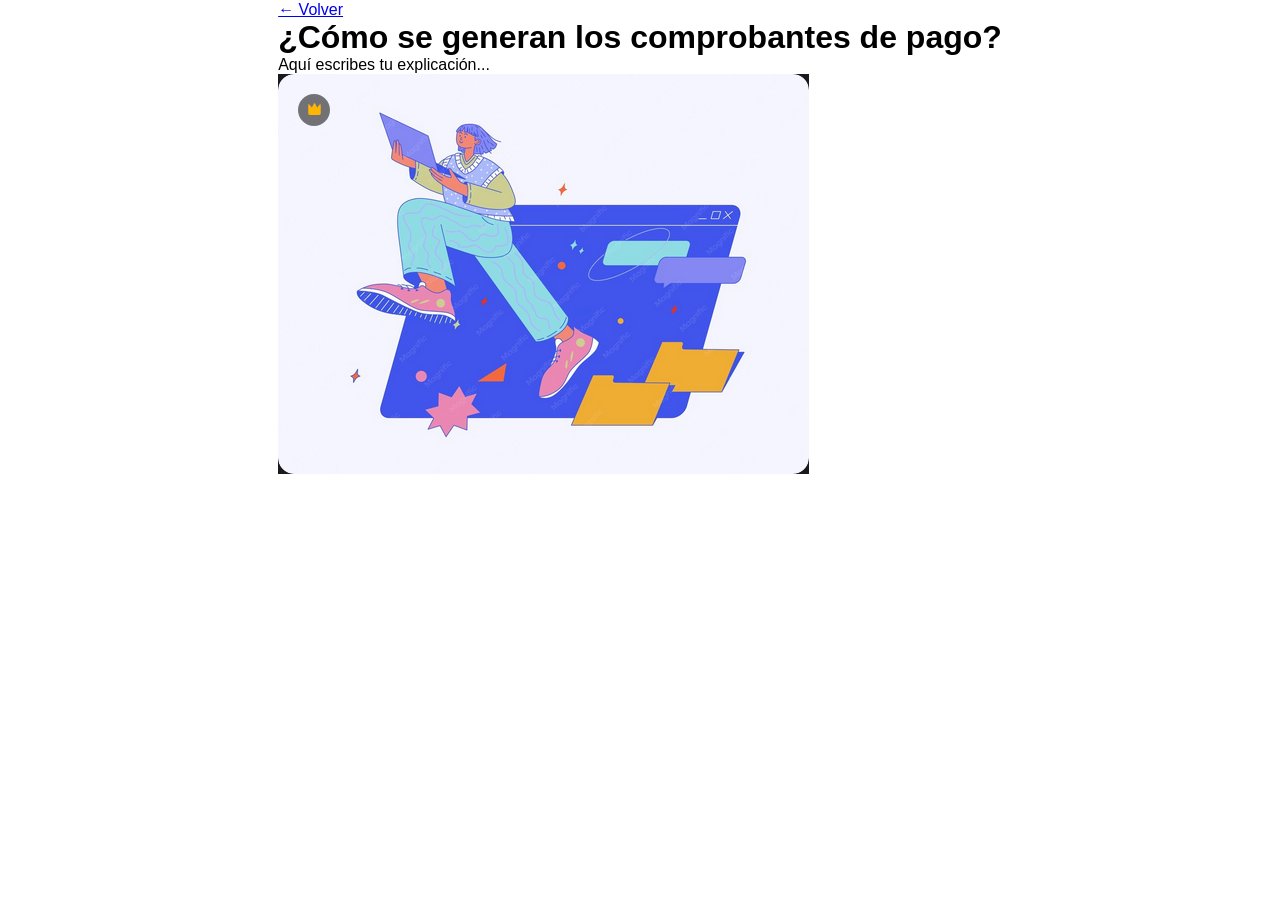
==== comprobantes.html @ a4501684 "primera version" ====
<!DOCTYPE html>
<html lang="es">
<head>
  <title>Comprobantes de pago</title>
  <link rel="stylesheet" href="style.css">
</head>
<body>

  <div class="Contenedor-principal">

    <a href="index.html">← Volver</a>

    <h1>¿Cómo se generan los comprobantes de pago?</h1>

    <p>Aquí escribes tu explicación...</p>

    <img src="img/23180.png" alt="Explicación">

  </div>

</body>
</html>
---- style.css ----
* {
    margin:0;
    padding: 0;
    box-sizing: border-box;
    font-family: 'Segoe UI', Tahoma, Geneva, Verdana, sans-serif;

}

body {
    min-height: 100dvh;
    display: flex;
    flex-direction: column;
    align-items: center;
    justify-content: flex-start;
    background-color: #cacaca(97.18% 4.48 252.55);
    font-family: 'Segoe UI', Tahoma, Geneva, Verdana, sans-serif;
    margin: 0;
}

/*este de la barra navegadora*/
nav {
    width: 100%;
    background-color: hsl(230, 17%, 93%);
    box-shadow: 2 8px rgba(0,0,0,0.15);
    padding: 2px 0;
    margin-bottom: 10px;
    position: sticky;
    top: 0;
    z-index: 1000;
    overflow: hidden;
}

/*espacio entre los textos de la barra*/

.nav-links {
    display: flex;
    list-style: none;
    gap: 36px; 
}

/*texto de la barra de navegacion*/

.nav-links a {
    text-decoration: none;
    color:#333;
    font-size: 15px;
    position: relative;
}
 
/*color del texto de la barraa*/

.nav-links a::after {
    content: '';
    position: absolute;
    bottom: -5px;
    left: 0;
    width: 100%;
    height: 2px;
    background-color: #000000;
    transform: scaleX(0);
    transform-origin: center;
    transition: 0.3s ease-in-out;
}

.nav-links a:hover::after {
    transform: scaleX(1);
}

/*el padding aqui es que tan pegado esta el texto de la barra*/

.Contenedor-principal {
    max-width: 1300px;
    margin: 0 auto;
    padding: 1px 1px;
    display: flex;
    flex-direction: column;
    align-items: flex-start;
}

.nav-container {
    max-width: 1200px;
    margin: 0 auto;
    padding: 10px 40px;
    display: flex;
    justify-content: space-between;
    align-items: center;
    height: 60px;
   
    
}

.logo {
    height: 180px;
    width: auto;
    display: block;
    object-fit: contain
}

#Titulo-Principal {
    text-align: center;
    width: 100%;
    margin: 0 auto;
    color: rgb(0, 0, 0);
    margin-top: 70px;
}

p.texto {
    max-width: 1000px;
    margin: 0 auto;
    padding: 25px;
    line-height: justify;
}

.barra-busqueda {
  display: flex;
  align-items: center;
  width: 100%;
  max-width: 600px;
  border: 1px solid #ccc;
  border-radius: 4px;
  overflow: hidden;
  margin: 20px auto;
}

.barra-busqueda input {
  flex: 1;
  padding: 12px 16px;
  border: none;
  outline: none;
  font-size: 15px;
  color: #333;
}

.barra-busqueda button {
  padding: 12px 18px;
  background-color: white;
  border: none;
  border-left: 1px solid #ccc;
  cursor: pointer;
  font-size: 18px;
  color: #0078d4; /* azul Microsoft */
  transition: background 0.2s;
}

.barra-busqueda button:hover {
  background-color: #f0f0f0;
}

.seccion-titulo {
  text-align: center;
  font-size: 28px;
  margin-bottom: 20px;
  color: #000;
}

/*aqui comenzamos con las tarjetas y graficos*/

.cards-grid {
  display: grid;
  grid-template-columns: repeat(4, 1fr); /* 4 columnas como Microsoft */
  gap: 16px;
  width: 100%;
  max-width: 1200px;
  margin: 0 auto;
}

.card {
  border: 1px solid #ddd;
  border-radius: 6px;
  overflow: hidden;
  background: #fff;
  transition: box-shadow 0.2s;
}

.card:hover {
  box-shadow: 0 4px 16px rgba(0,0,0,0.12);
}

.card img {
  width: 100%;
  height: 120px;
  object-fit: cover; /* la imagen cubre el espacio sin deformarse */
}

.card-body {
  padding: 14px 16px;
}

.card-body h3 {
  font-size: 15px;
  margin-bottom: 10px;
  color: #000;
}

.card-body ul {
  list-style: none;
  padding: 0;
  margin: 0;
  display: flex;
  flex-direction: column;
  gap: 10px;
}

.card-body ul a {
  text-decoration: none;
  color: #333;
  font-size: 13px;
  display: flex;
  align-items: flex-start;
  gap: 8px;
}

.card-body ul a:hover {
  color: #0078d4}


:root {
    --azul-oscuro: #1a2b4b; /* El color "ancla" para el footer */
    --azul-acento: #007bff; /* El color de los links y bordes */
    --gris-texto: #d1d1d1;
    --blanco: #ffffff;
}

.main-footer {
    width: 100%;
    margin: 0;
    padding: 0;
    display: block;
    background-color: var(--azul-oscuro);
    color: var(--blanco);
    padding: 60px 0 0 0;
    font-family: 'Segoe UI', Roboto, sans-serif;
}

.footer-container {
    max-width: 1200px;
    margin: 0 auto;
    display: flex;
    flex-wrap: wrap;
    justify-content: space-between;
    padding: 0 20px 40px 20px;
}

.footer-column {
    flex: 1;
    min-width: 200px;
    margin-bottom: 20px;
}

.footer-column h3 {
    font-size: 1.1rem;
    margin-bottom: 20px;
    position: relative;
    padding-bottom: 10px;
}

/* Línea decorativa bajo los títulos */
.footer-column h3::after {
    content: '';
    position: absolute;
    left: 0;
    bottom: 0;
    width: 30px;
    height: 2px;
    background-color: var(--azul-acento);
}

.footer-column ul {
    list-style: none;
    padding: 0;
}

.footer-column ul li {
    margin-bottom: 12px;
}

.footer-column ul li a {
    color: var(--gris-texto);
    text-decoration: none;
    font-size: 0.9rem;
    transition: color 0.3s ease;
}

.footer-column ul li a:hover {
    color: var(--azul-acento);
}

.brand-info p {
    font-size: 0.9rem;
    color: var(--gris-texto);
    line-height: 1.6;
    max-width: 250px;
}

/* Sección de Copyright */
.footer-copyright {
    background-color: #121d33;
    text-align: center;
    padding: 20px;
    border-top: 1px solid rgba(255,255,255,0.1);
}

.footer-copyright p {
    margin: 0;
    font-size: 0.85rem;
    color: #888;
}

.legal-tag {
    margin-left: 15px;
    padding: 2px 8px;
    border: 1px solid #444;
    border-radius: 4px;
    text-transform: uppercase;
    font-size: 0.7rem;
}
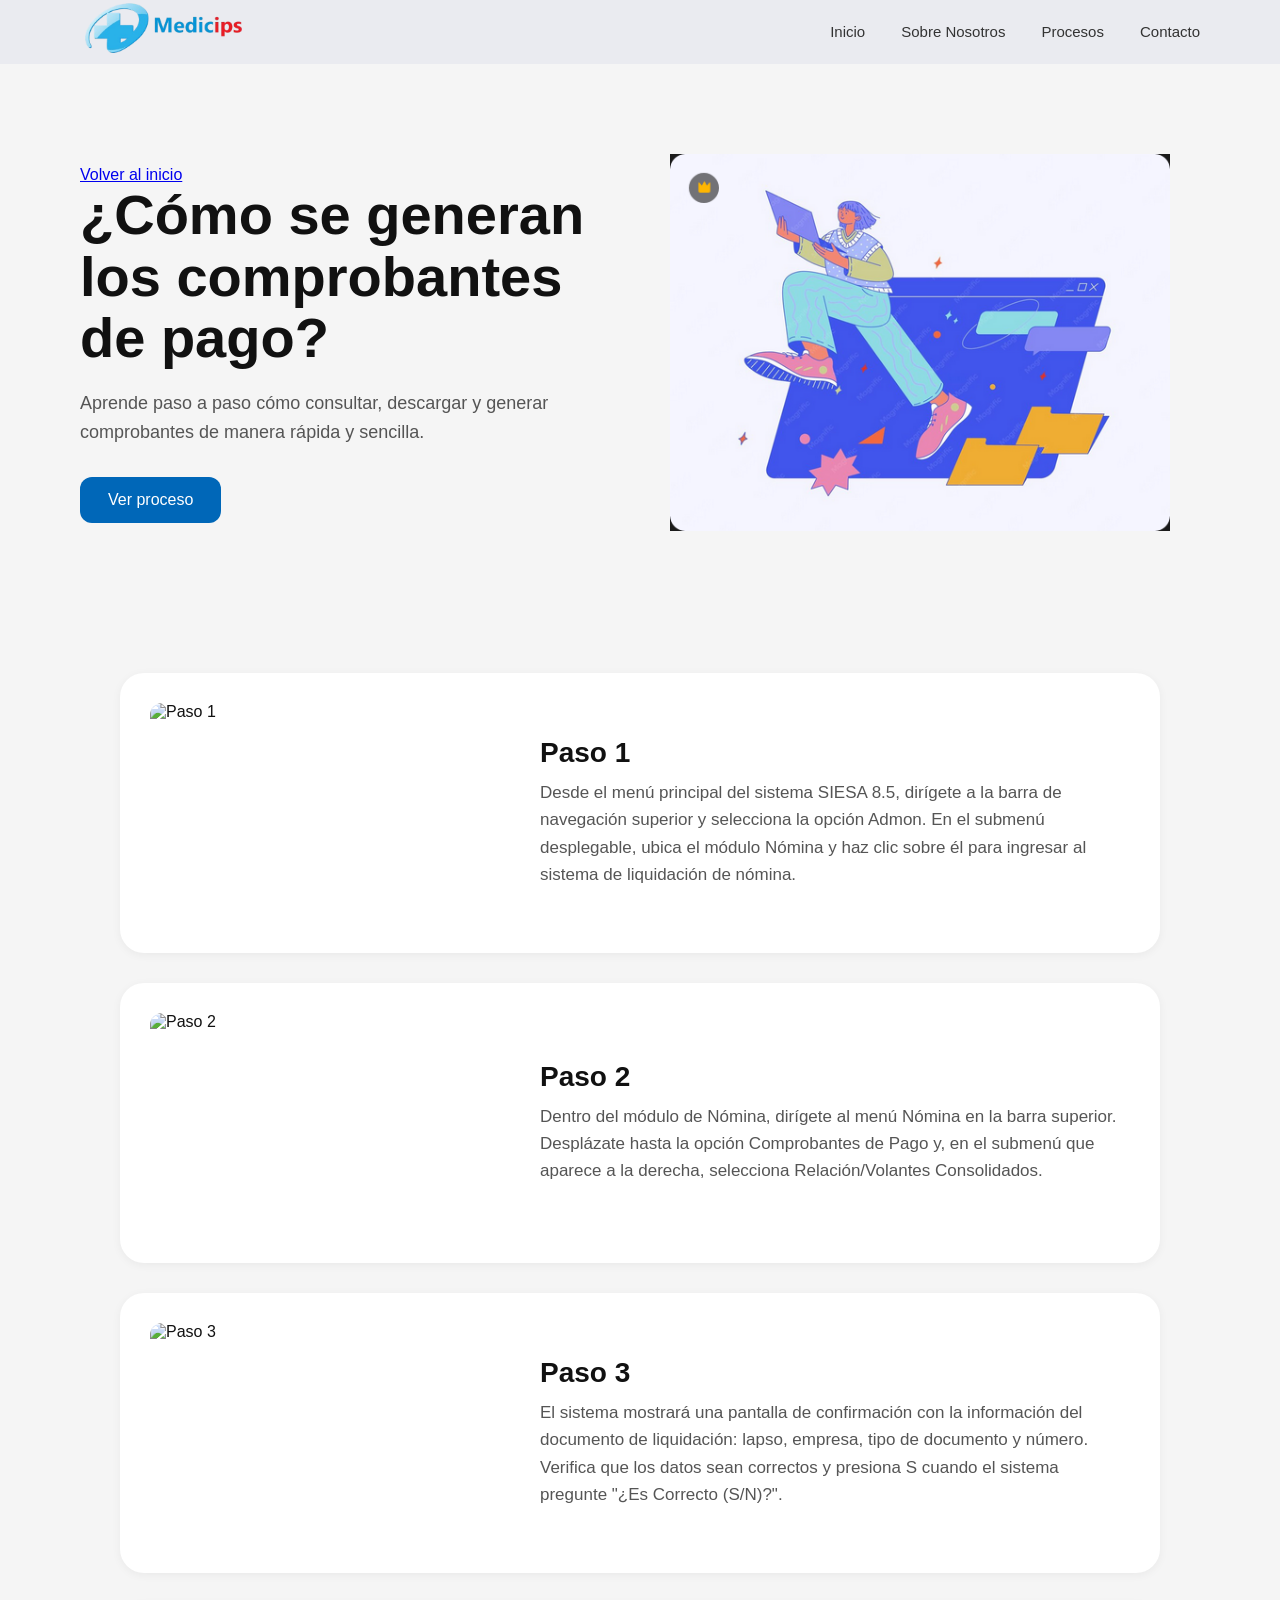
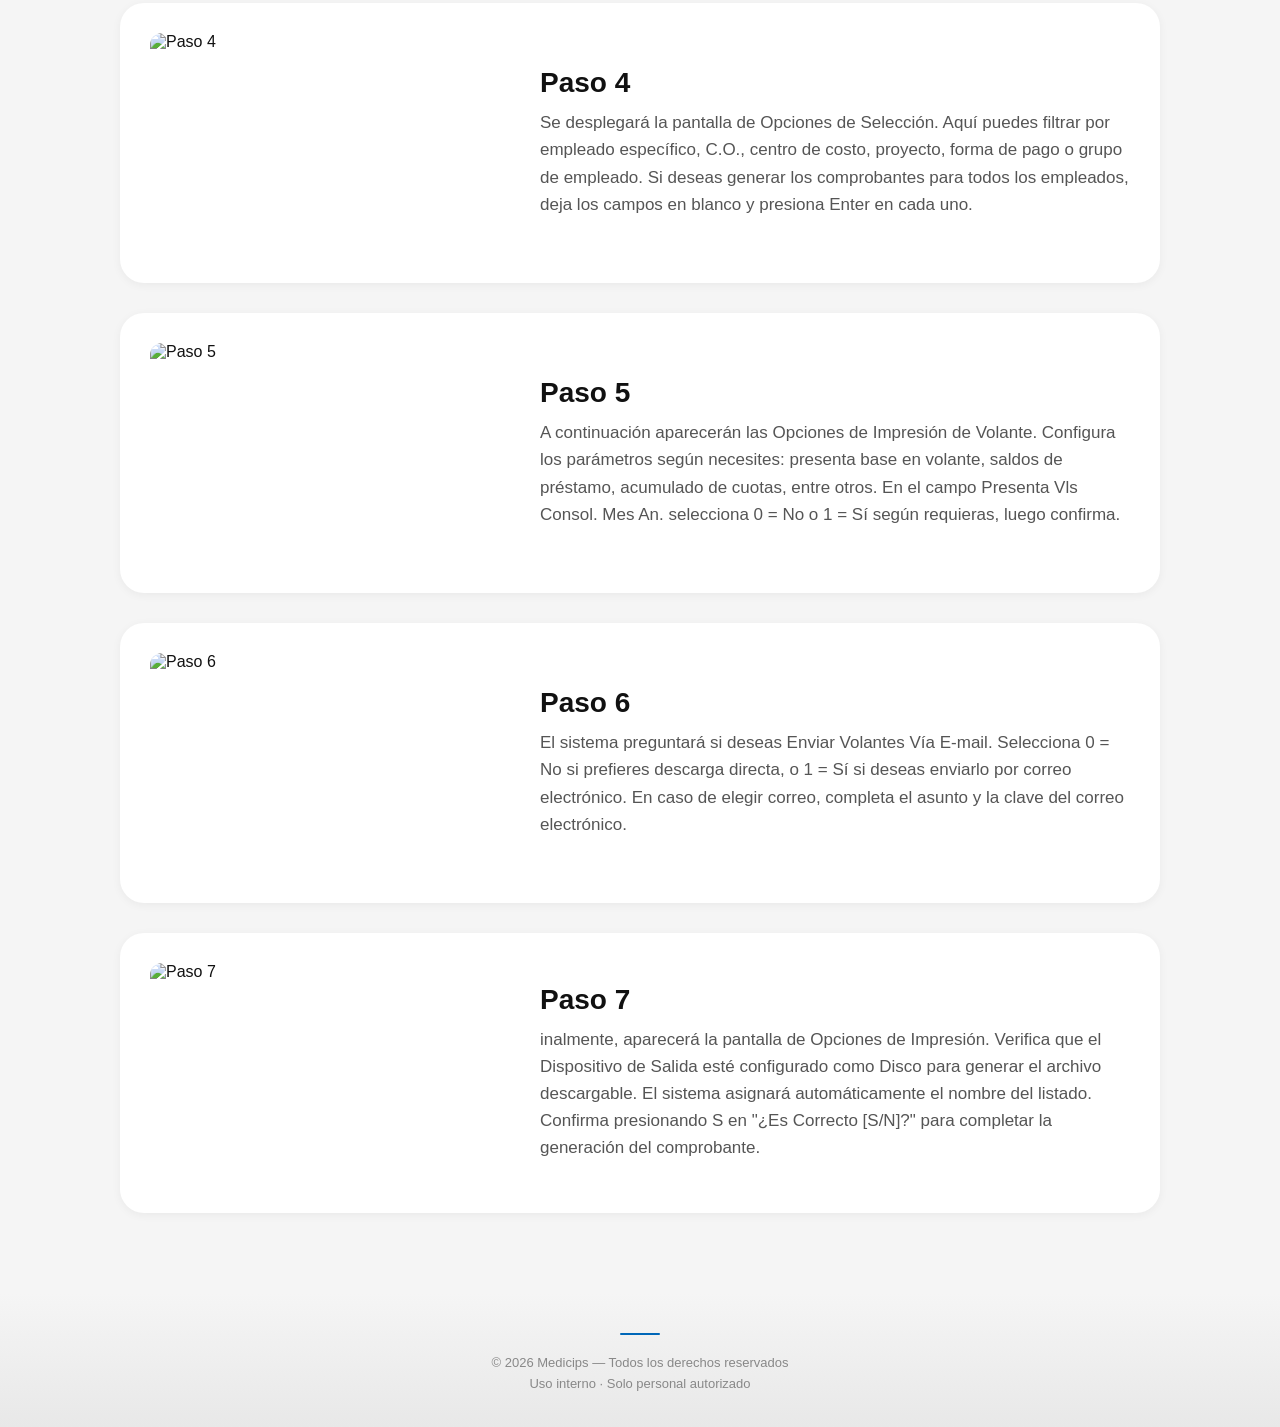
==== commit 8e9cd0c6: "actualizar estilos y agregar ligthbox y footer" ====
--- a/comprobantes.html
+++ b/comprobantes.html
@@ -1,22 +1,182 @@
 <!DOCTYPE html>
 <html lang="es">
+</head>
+
+<body>
+    <nav>
+        <div class="nav-container">
+            <div class="logo-container">
+                <a href="#">
+                    <img src="img/6t-removebg-preview.png" alt="logo" class="logo">
+                </a>
+            </div>
+            <ul class="nav-links">
+                <li><a href="#">Inicio</a></li>
+                <li><a href="#">Sobre Nosotros</a></li>
+                <li><a href="#">Procesos</a></li>
+                <li><a href="#">Contacto</a></li>
+            </ul>
+        </div>
+    </nav>
+
 <head>
-  <title>Comprobantes de pago</title>
-  <link rel="stylesheet" href="style.css">
+
+    <meta charset="UTF-8">
+
+    <title>Comprobantes de pago</title>
+
+    <link rel="stylesheet" href="style.css">
+
 </head>
+
 <body>
 
-  <div class="Contenedor-principal">
+    <div class="hero">
 
-    <a href="index.html">← Volver</a>
+        <div class="hero-text">
 
-    <h1>¿Cómo se generan los comprobantes de pago?</h1>
+            <a href="index.html" class="volver">
+                Volver al inicio
+            </a>
 
-    <p>Aquí escribes tu explicación...</p>
+            <h1>
+                ¿Cómo se generan los comprobantes de pago?
+            </h1>
 
-    <img src="img/23180.png" alt="Explicación">
+            <p>
+                Aprende paso a paso cómo consultar,
+                descargar y generar comprobantes
+                de manera rápida y sencilla.
+            </p>
 
-  </div>
+            <button>
+                Ver proceso
+            </button>
+
+        </div>
+
+        <div class="hero-image">
+
+            <img src="img/23180.png" alt="Explicación">
+
+        </div>
+
+    </div>
+
+    <br>
+
+    <section class="seccion-pagos">
+
+    <div class="card">
+        <img src="/home/onlylettuce/allison/img/2.jpg" alt="Paso 1">
+        <div class="card-texto">
+            <h3>Paso 1</h3>
+            <p>Desde el menú principal del sistema SIESA 8.5, dirígete a la barra de navegación superior y selecciona la opción Admon. 
+                En el submenú desplegable, ubica el módulo Nómina y haz clic sobre él para ingresar al sistema de liquidación de nómina.
+            </p>
+        </div>
+    </div>
+
+    <div class="card">
+        <img src="/home/onlylettuce/allison/img/3.jpg" alt="Paso 2">
+        <div class="card-texto">
+            <h3>Paso 2</h3>
+            <p>Dentro del módulo de Nómina, dirígete al menú Nómina en la barra superior. Desplázate hasta la opción 
+                Comprobantes de Pago y, en el submenú que aparece a la derecha, selecciona Relación/Volantes Consolidados.
+            </p>
+        </div>
+    </div>
+
+    <div class="card">
+        <img src="/home/onlylettuce/allison/img/4.jpg" alt="Paso 3">
+        <div class="card-texto">
+            <h3>Paso 3</h3>
+            <p>El sistema mostrará una pantalla de confirmación con la información del documento de liquidación: lapso, empresa, tipo de documento y número. 
+                Verifica que los datos sean correctos y presiona S cuando el sistema pregunte "¿Es Correcto (S/N)?".
+            </p>
+        </div>
+    </div>
+
+        <div class="card">
+        <img src="/home/onlylettuce/allison/img/5.jpg" alt="Paso 4">
+        <div class="card-texto">
+            <h3>Paso 4</h3>
+            <p>Se desplegará la pantalla de Opciones de Selección. Aquí puedes filtrar por empleado específico, C.O., centro de costo, proyecto, forma de pago o grupo de empleado.
+                 Si deseas generar los comprobantes para todos los empleados, deja los campos en blanco y presiona Enter en cada uno.
+            </p>
+        </div>
+    </div>
+
+    <div class="card">
+        <img src="/home/onlylettuce/allison/img/6.jpg" alt="Paso 5">
+        <div class="card-texto">
+            <h3>Paso 5</h3>
+            <p>A continuación aparecerán las Opciones de Impresión de Volante. Configura los parámetros según necesites: presenta base en volante, 
+                saldos de préstamo, acumulado de cuotas, entre otros. En el campo Presenta Vls Consol. Mes An. selecciona 0 = No o 1 = Sí según requieras, luego confirma.
+            </p> 
+        </div>
+    </div>
+
+
+    <div class="card">
+        <img src="/home/onlylettuce/allison/img/7.jpg" alt="Paso 6">
+        <div class="card-texto">
+            <h3>Paso 6</h3>
+            <p>El sistema preguntará si deseas Enviar Volantes Vía E-mail. Selecciona 0 = No si prefieres descarga directa, 
+                o 1 = Sí si deseas enviarlo por correo electrónico. En caso de elegir correo, completa el asunto y la clave del correo electrónico.
+            </p> 
+        </div>
+    </div>
+
+    <div class="card">
+        <img src="/home/onlylettuce/allison/img/8.jpg" alt="Paso 7">
+        <div class="card-texto">
+            <h3>Paso 7</h3>
+            <p>inalmente, aparecerá la pantalla de Opciones de Impresión. Verifica que el Dispositivo de Salida esté configurado como Disco para generar el archivo descargable.
+                El sistema asignará automáticamente el nombre del listado. Confirma presionando S en "¿Es Correcto [S/N]?" para completar la generación del comprobante.
+            </p> 
+        </div>
+    </div>
+</section>
+
+<!-- Lightbox -->
+<div class="lightbox-overlay" id="lightbox" onclick="cerrarLightbox()">
+    <img src="" id="lightbox-img" alt="Vista ampliada">
+</div>
+
+<script>
+    const imagenes = document.querySelectorAll('.seccion-pagos .card img');
+
+    imagenes.forEach(img => {
+        img.addEventListener('click', () => {
+            document.getElementById('lightbox-img').src = img.src;
+            document.getElementById('lightbox').classList.add('activo');
+        });
+    });
+
+    function cerrarLightbox() {
+        document.getElementById('lightbox').classList.remove('activo');
+    }
+
+    // También cerrar con tecla Escape
+    document.addEventListener('keydown', (e) => {
+        if (e.key === 'Escape') cerrarLightbox();
+    });
+</script>
 
 </body>
+
+<footer style="
+    width: 100%;
+    background: linear-gradient(180deg, #f5f5f5 0%, #e8e8e8 100%);
+    padding: 40px 0 30px;
+    text-align: center;
+    font-family: 'Segoe UI', sans-serif;
+">
+    <div style="width:40px; height:2px; background:#0067b8; margin: 0 auto 20px; border-radius:2px;"></div>
+    <p style="color:#888; font-size:13px; margin: 6px 0;">© 2026 Medicips — Todos los derechos reservados</p>
+    <p style="color:#888; font-size:13px; margin: 6px 0;">Uso interno · Solo personal autorizado</p>
+</footer>
+
+
 </html>
--- a/style.css
+++ b/style.css
@@ -313,4 +313,144 @@
     border-radius: 4px;
     text-transform: uppercase;
     font-size: 0.7rem;
+}
+
+/* AQUI ES LA PAGINA DE LA DICHA 13*/
+
+body{
+    margin:0;
+    font-family: "Segoe UI", sans-serif;
+    background:#f5f5f5;
+    color:#111;
+}
+
+.hero{
+    max-width:1200px;
+    margin:auto;
+    padding:80px 40px;
+
+    display:flex;
+    align-items:center;
+    justify-content:space-between;
+    gap:60px;
+}
+
+.hero-text{
+    flex:1;
+}
+
+.hero-text h1{
+    font-size:56px;
+    line-height:1.1;
+    margin-bottom:20px;
+}
+
+.hero-text p{
+    font-size:18px;
+    color:#555;
+    line-height:1.6;
+    max-width:500px;
+}
+
+.hero-text button{
+    margin-top:30px;
+    padding:14px 28px;
+
+    border:none;
+    border-radius:12px;
+
+    background:#0067b8;
+    color:white;
+
+    font-size:16px;
+    cursor:pointer;
+}
+
+.hero-image{
+    flex:1;
+}
+
+.hero-image img{
+    width:100%;
+    max-width:500px;
+}
+
+
+/* ESTOS SON LOS PASOS TARJETA 13 */
+
+.seccion-pagos {
+    max-width: 1200px;
+    margin: auto;
+    padding: 40px 80px 80px;
+    display: flex;
+    flex-direction: column;
+    gap: 30px;
+}
+
+.seccion-pagos .card {
+    background: white;
+    border-radius: 24px;
+    padding: 30px;
+    display: flex;
+    align-items: center;
+    gap: 40px;
+    box-shadow: 0 2px 10px rgba(0,0,0,0.05);
+    transition: 0.3s;
+    border: none;
+    min-height: 140px;
+}
+
+.seccion-pagos .card:hover {
+    transform: translateY(-4px);
+}
+
+.seccion-pagos .card img {
+    width: 350px;
+    height: 220px;
+    object-fit: cover;
+    border-radius: 12px; 
+    flex-shrink: 0;
+}
+
+.seccion-pagos .card-texto h3 {
+    margin: 0;
+    font-size: 28px;
+}
+
+.seccion-pagos .card-texto p {
+    margin-top: 10px;
+    color: #555;
+    line-height: 1.6;
+    font-size: 17px;
+}
+
+
+/* LIGHTBOX */
+.lightbox-overlay {
+    display: none;
+    position: fixed;
+    top: 0;
+    left: 0;
+    width: 100%;
+    height: 100%;
+    background: rgba(0, 0, 0, 0.85);
+    z-index: 9999;
+    justify-content: center;
+    align-items: center;
+    cursor: zoom-out;
+}
+
+.lightbox-overlay.activo {
+    display: flex;
+}
+
+.lightbox-overlay img {
+    max-width: 90%;
+    max-height: 90vh;
+    border-radius: 12px;
+    box-shadow: 0 0 40px rgba(0,0,0,0.5);
+}
+
+.seccion-pagos .card img {
+    cursor: zoom-in;
 }
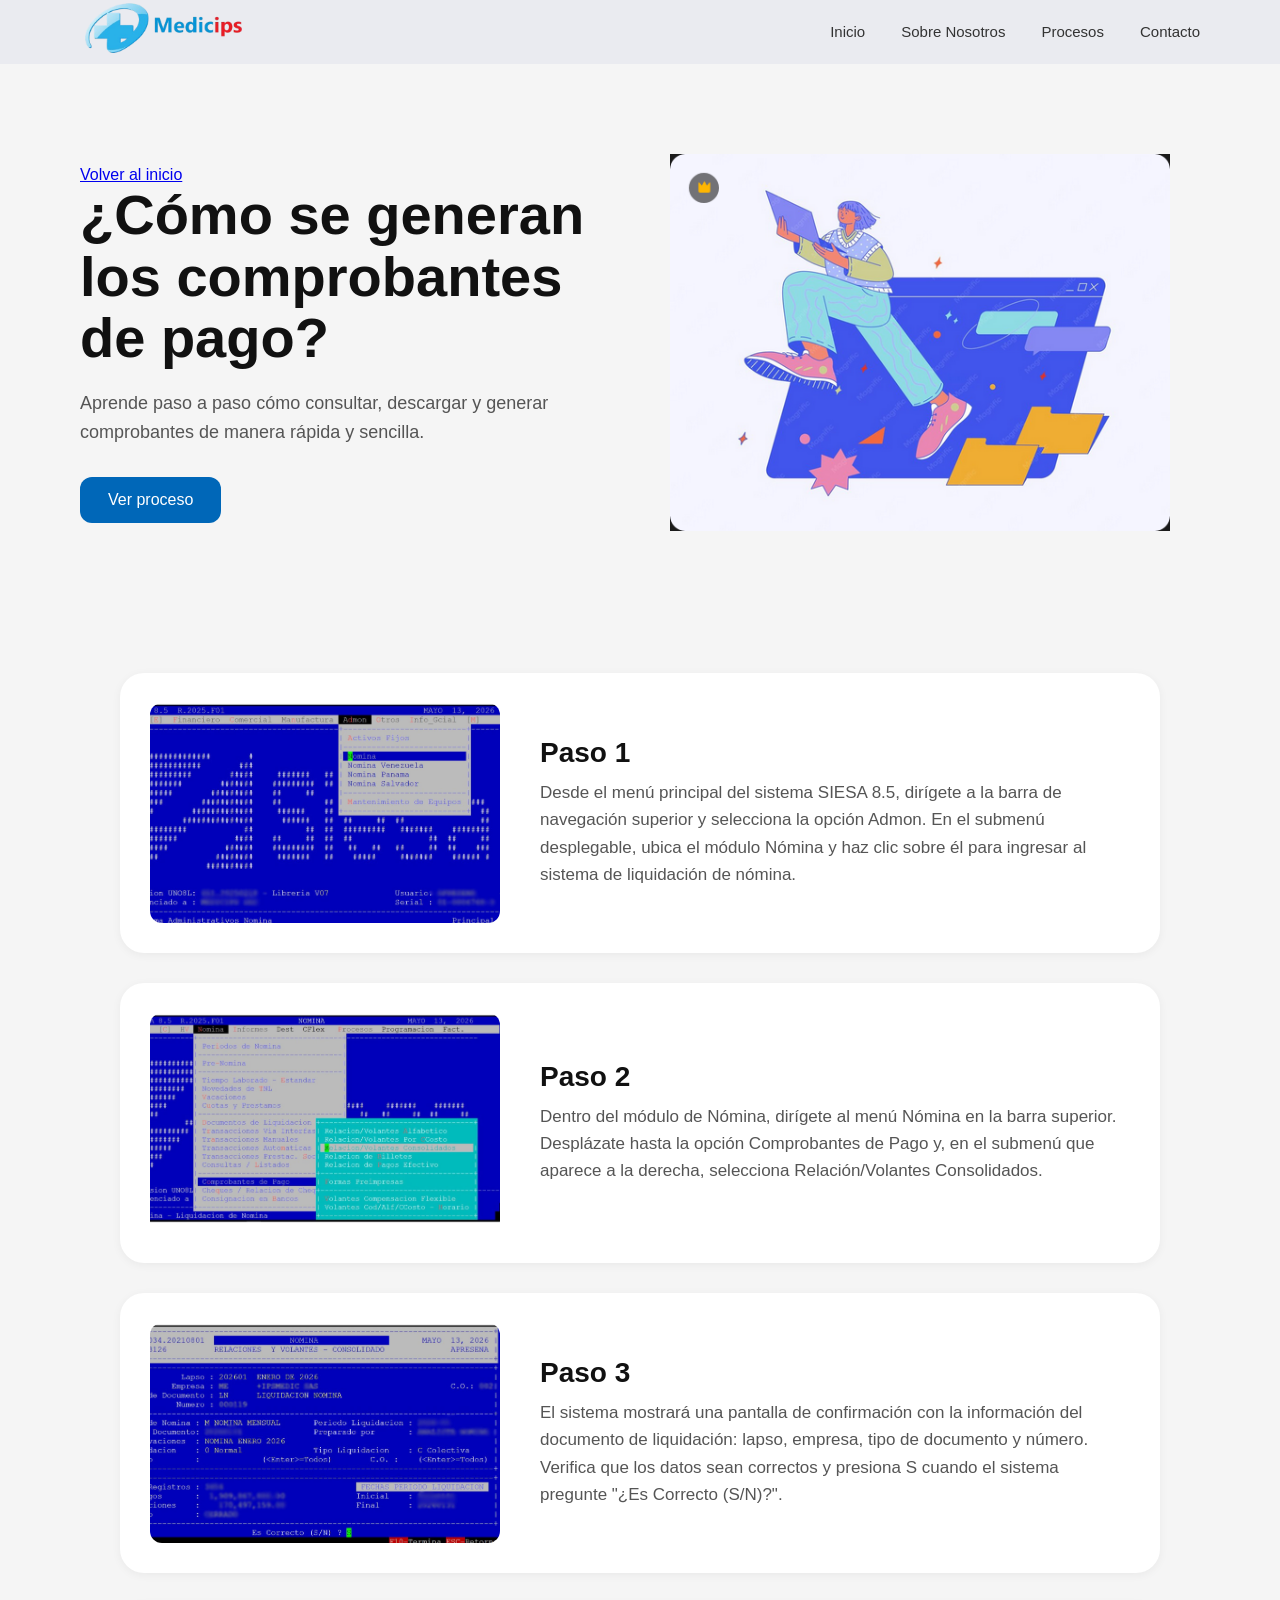
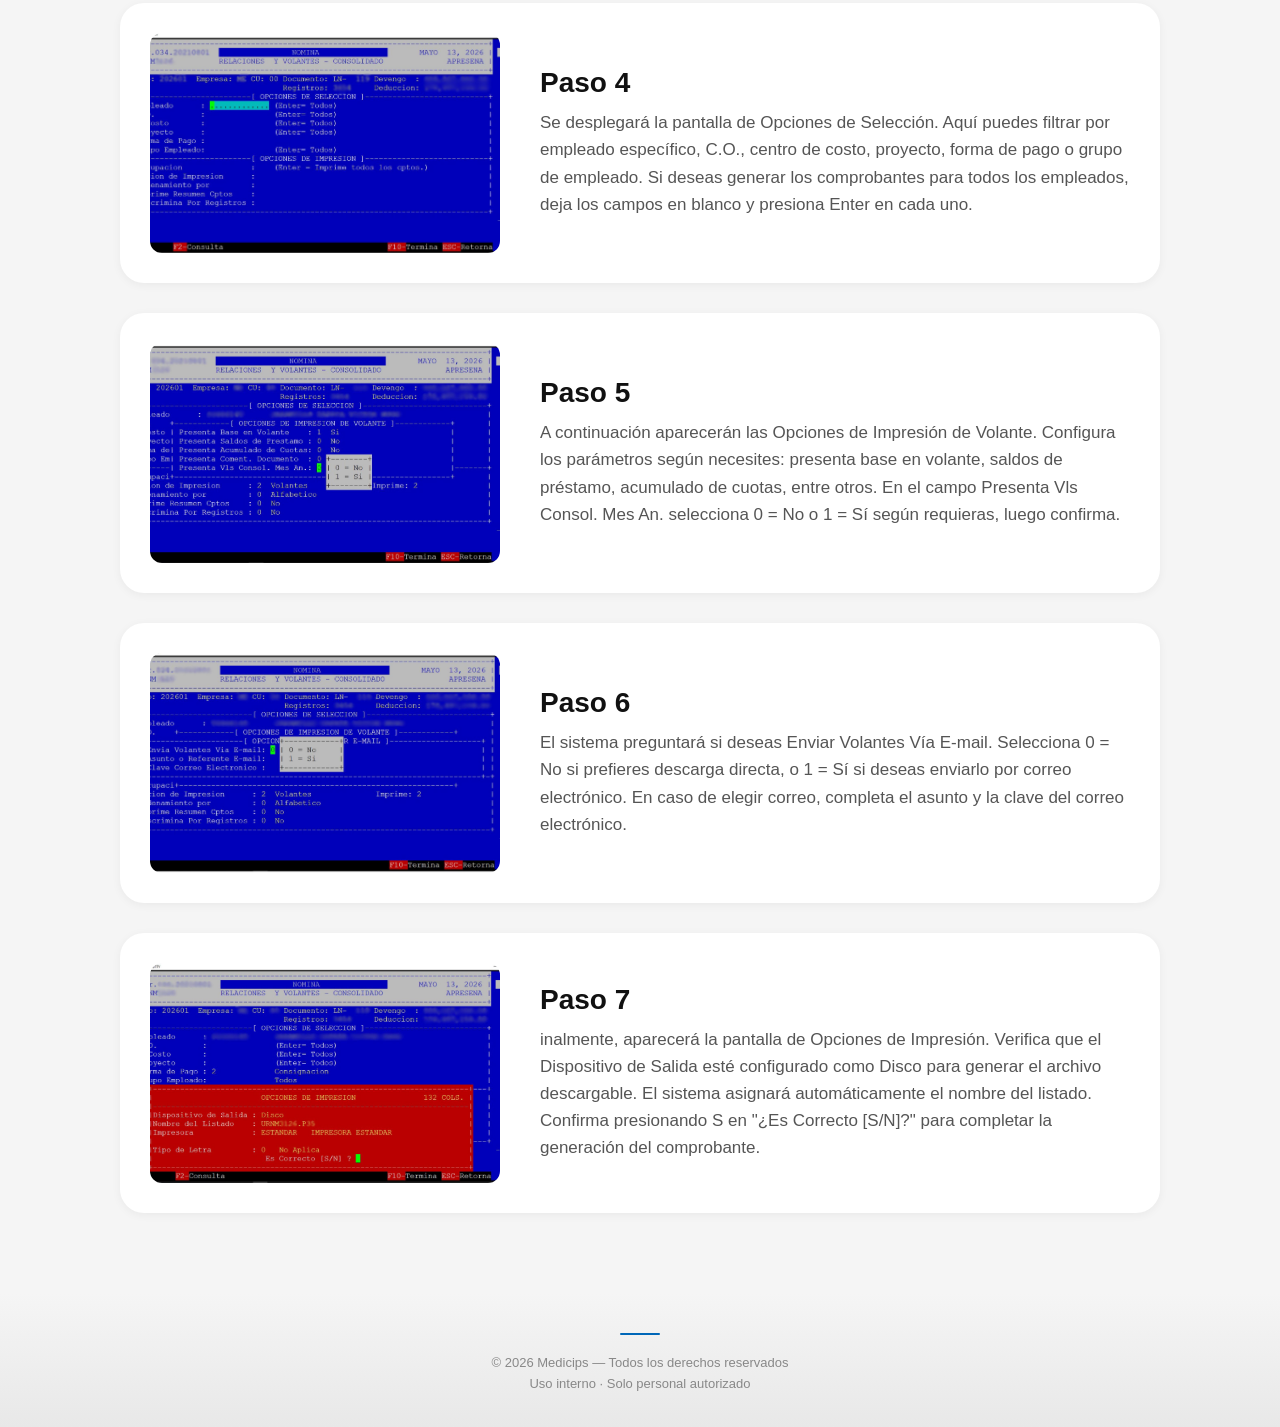
==== commit d8a050dd: "aqui se agrego un nuevo apartado de la pagina" ====
--- a/comprobantes.html
+++ b/comprobantes.html
@@ -68,7 +68,7 @@
     <section class="seccion-pagos">
 
     <div class="card">
-        <img src="/home/onlylettuce/allison/img/2.jpg" alt="Paso 1">
+        <img src="img/2.jpg" alt="Paso 1">
         <div class="card-texto">
             <h3>Paso 1</h3>
             <p>Desde el menú principal del sistema SIESA 8.5, dirígete a la barra de navegación superior y selecciona la opción Admon. 
@@ -78,7 +78,7 @@
     </div>
 
     <div class="card">
-        <img src="/home/onlylettuce/allison/img/3.jpg" alt="Paso 2">
+        <img src="img/3.jpg" alt="Paso 2">
         <div class="card-texto">
             <h3>Paso 2</h3>
             <p>Dentro del módulo de Nómina, dirígete al menú Nómina en la barra superior. Desplázate hasta la opción 
@@ -88,7 +88,7 @@
     </div>
 
     <div class="card">
-        <img src="/home/onlylettuce/allison/img/4.jpg" alt="Paso 3">
+        <img src="img/4.jpg" alt="Paso 3">
         <div class="card-texto">
             <h3>Paso 3</h3>
             <p>El sistema mostrará una pantalla de confirmación con la información del documento de liquidación: lapso, empresa, tipo de documento y número. 
@@ -98,7 +98,7 @@
     </div>
 
         <div class="card">
-        <img src="/home/onlylettuce/allison/img/5.jpg" alt="Paso 4">
+        <img src="img/5.jpg" alt="Paso 4">
         <div class="card-texto">
             <h3>Paso 4</h3>
             <p>Se desplegará la pantalla de Opciones de Selección. Aquí puedes filtrar por empleado específico, C.O., centro de costo, proyecto, forma de pago o grupo de empleado.
@@ -108,7 +108,7 @@
     </div>
 
     <div class="card">
-        <img src="/home/onlylettuce/allison/img/6.jpg" alt="Paso 5">
+        <img src="img/6.jpg" alt="Paso 5">
         <div class="card-texto">
             <h3>Paso 5</h3>
             <p>A continuación aparecerán las Opciones de Impresión de Volante. Configura los parámetros según necesites: presenta base en volante, 
@@ -119,7 +119,7 @@
 
 
     <div class="card">
-        <img src="/home/onlylettuce/allison/img/7.jpg" alt="Paso 6">
+        <img src="img/7.jpg" alt="Paso 6">
         <div class="card-texto">
             <h3>Paso 6</h3>
             <p>El sistema preguntará si deseas Enviar Volantes Vía E-mail. Selecciona 0 = No si prefieres descarga directa, 
@@ -129,7 +129,7 @@
     </div>
 
     <div class="card">
-        <img src="/home/onlylettuce/allison/img/8.jpg" alt="Paso 7">
+        <img src="img/8.jpg" alt="Paso 7">
         <div class="card-texto">
             <h3>Paso 7</h3>
             <p>inalmente, aparecerá la pantalla de Opciones de Impresión. Verifica que el Dispositivo de Salida esté configurado como Disco para generar el archivo descargable.
